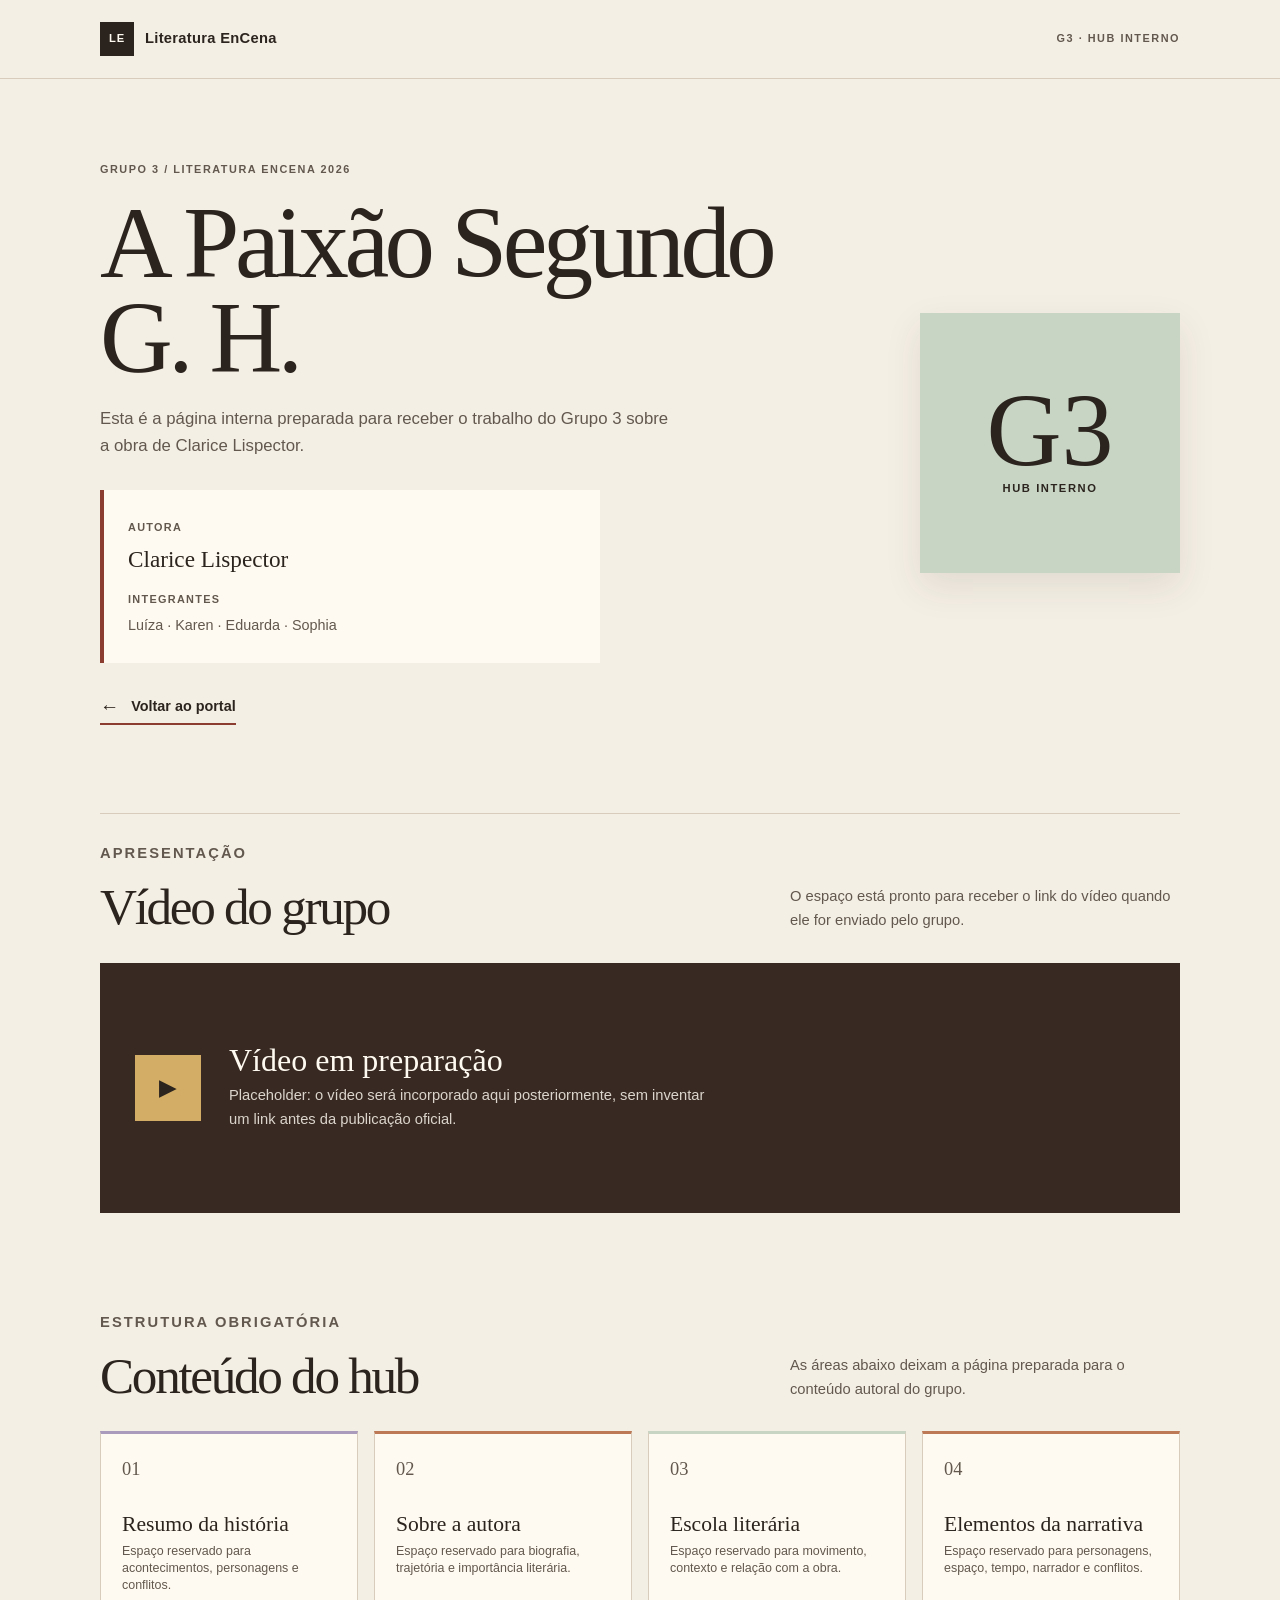
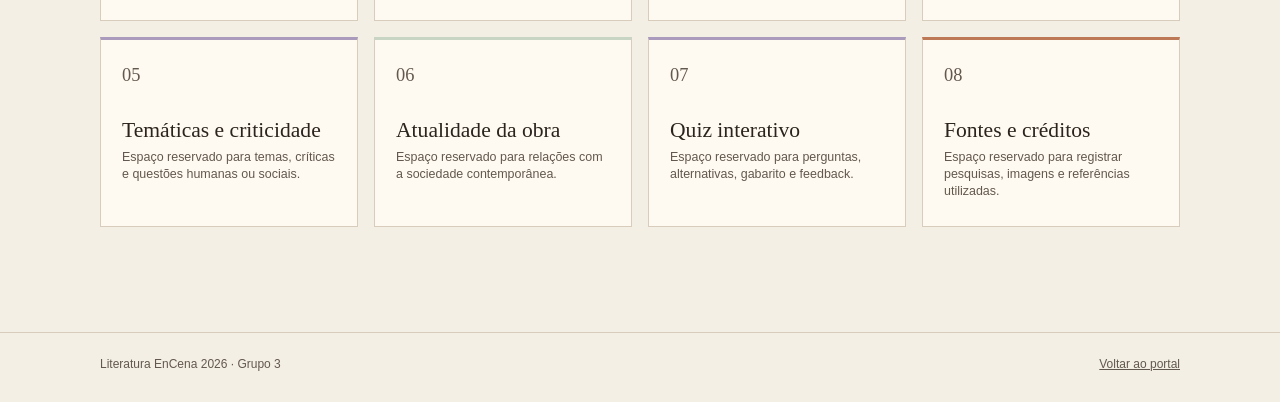
==== grupos/g3.html @ b84f708e "Criação do repositório sem páginas reais dos grupos" ====
<!DOCTYPE html>
<html lang="pt-BR">
  <head>
    <meta charset="UTF-8" />
    <meta name="viewport" content="width=device-width, initial-scale=1.0" />
    <meta
      name="description"
      content="Hub interno do Grupo 3 sobre A Paixão Segundo G. H., de Clarice Lispector."
    />
    <title>G3 · A Paixão Segundo G. H.</title>
    <link rel="stylesheet" href="../style.css" />
  </head>

  <body class="inner-page">
    <header class="site-header">
      <div class="header-inner">
        <a class="brand" href="../index.html" aria-label="Voltar ao portal Literatura EnCena">
          <span class="brand-mark" aria-hidden="true">LE</span>
          <span>Literatura EnCena</span>
        </a>

        <p class="header-note">G3 · HUB INTERNO</p>
      </div>
    </header>

    <main>
      <section class="inner-hero section-shell" aria-labelledby="inner-title">
        <div>
          <p class="eyebrow">Grupo 3 <span aria-hidden="true">/</span> Literatura EnCena 2026</p>
          <h1 id="inner-title">A Paixão Segundo G. H.</h1>
          <p class="inner-lead">
            Esta é a página interna preparada para receber o trabalho do Grupo 3 sobre a obra de
            Clarice Lispector.
          </p>

          <div class="people-card">
            <span class="people-card-label">Autora</span>
            <strong>Clarice Lispector</strong>
            <span class="people-card-label">Integrantes</span>
            <p>Luíza · Karen · Eduarda · Sophia</p>
          </div>

          <a class="back-link" href="../index.html">
            <span aria-hidden="true">←</span> Voltar ao portal
          </a>
        </div>

        <div class="inner-mark" aria-label="Identificação do Grupo 3">
          <strong>G3</strong>
          <span>hub interno</span>
        </div>
      </section>

      <section class="video-section section-shell" aria-labelledby="video-title">
        <div class="content-heading">
          <div>
            <p class="eyebrow">Apresentação</p>
            <h2 id="video-title">Vídeo do grupo</h2>
          </div>
          <p>O espaço está pronto para receber o link do vídeo quando ele for enviado pelo grupo.</p>
        </div>

        <div class="video-placeholder">
          <span class="video-icon" aria-hidden="true">▶</span>
          <div>
            <h3>Vídeo em preparação</h3>
            <p>
              Placeholder: o vídeo será incorporado aqui posteriormente, sem inventar um link antes
              da publicação oficial.
            </p>
          </div>
        </div>
      </section>

      <section class="content-outline section-shell" aria-labelledby="outline-title">
        <div class="content-heading">
          <div>
            <p class="eyebrow">Estrutura obrigatória</p>
            <h2 id="outline-title">Conteúdo do hub</h2>
          </div>
          <p>As áreas abaixo deixam a página preparada para o conteúdo autoral do grupo.</p>
        </div>

        <div class="outline-grid">
          <article class="outline-card">
            <span class="outline-number">01</span>
            <h3>Resumo da história</h3>
            <p>Espaço reservado para acontecimentos, personagens e conflitos.</p>
          </article>
          <article class="outline-card">
            <span class="outline-number">02</span>
            <h3>Sobre a autora</h3>
            <p>Espaço reservado para biografia, trajetória e importância literária.</p>
          </article>
          <article class="outline-card">
            <span class="outline-number">03</span>
            <h3>Escola literária</h3>
            <p>Espaço reservado para movimento, contexto e relação com a obra.</p>
          </article>
          <article class="outline-card">
            <span class="outline-number">04</span>
            <h3>Elementos da narrativa</h3>
            <p>Espaço reservado para personagens, espaço, tempo, narrador e conflitos.</p>
          </article>
          <article class="outline-card">
            <span class="outline-number">05</span>
            <h3>Temáticas e criticidade</h3>
            <p>Espaço reservado para temas, críticas e questões humanas ou sociais.</p>
          </article>
          <article class="outline-card">
            <span class="outline-number">06</span>
            <h3>Atualidade da obra</h3>
            <p>Espaço reservado para relações com a sociedade contemporânea.</p>
          </article>
          <article class="outline-card">
            <span class="outline-number">07</span>
            <h3>Quiz interativo</h3>
            <p>Espaço reservado para perguntas, alternativas, gabarito e feedback.</p>
          </article>
          <article class="outline-card">
            <span class="outline-number">08</span>
            <h3>Fontes e créditos</h3>
            <p>Espaço reservado para registrar pesquisas, imagens e referências utilizadas.</p>
          </article>
        </div>
      </section>
    </main>

    <footer class="site-footer">
      <div class="section-shell footer-inner">
        <span>Literatura EnCena 2026 · Grupo 3</span>
        <a href="../index.html">Voltar ao portal</a>
      </div>
    </footer>
  </body>
</html>
---- style.css ----
:root {
  color-scheme: light dark;
  --ink: #2b241e;
  --muted: #62584e;
  --paper: #f4efe5;
  --line: #d8cdbd;
  --surface: #fffaf1;
  --surface-2: #eee5d7;
  --white: #fffaf1;
  --deep: #382a23;
  --terracotta: #8b3e2f;
  --ochre: #9a6b2f;
  --olive: #526349;
  --orange: #bd7955;
  --lilac: #aa9abc;
  --green: #c8d5c5;
  --yellow: #d3ad65;
  --shadow: 0 14px 34px rgba(54, 39, 26, 0.1);
  --modal-shadow: 0 24px 70px rgba(22, 16, 12, 0.3);
  --ring: #7f392d;
}

@media (prefers-color-scheme: dark) {
  :root {
    --ink: #f3ecdf;
    --muted: #c7b9a7;
    --paper: #1b1713;
    --line: #504438;
    --surface: #29231e;
    --surface-2: #382f27;
    --white: #fffaf1;
    --deep: #302720;
    --terracotta: #c27b5d;
    --ochre: #d7af70;
    --olive: #a5b29a;
    --orange: #ae6b4b;
    --lilac: #887994;
    --green: #536a56;
    --yellow: #b99354;
    --shadow: 0 14px 34px rgba(0, 0, 0, 0.24);
    --modal-shadow: 0 24px 70px rgba(0, 0, 0, 0.52);
    --ring: #e5bd78;
  }
}

* {
  box-sizing: border-box;
}

html {
  scroll-behavior: smooth;
}

body {
  min-width: 320px;
  margin: 0;
  color: var(--ink);
  background: var(--paper);
  font-family: "Trebuchet MS", Arial, sans-serif;
  line-height: 1.6;
}

body.modal-open {
  overflow: hidden;
}

a {
  color: inherit;
}

a:focus-visible,
button:focus-visible {
  outline: 3px solid var(--ring);
  outline-offset: 4px;
}

button {
  font: inherit;
}

.section-shell,
.header-inner {
  width: min(1080px, calc(100% - 48px));
  margin: 0 auto;
}

.site-header {
  border-bottom: 1px solid var(--line);
}

.header-inner {
  display: flex;
  align-items: center;
  justify-content: space-between;
  min-height: 78px;
}

.brand {
  display: inline-flex;
  align-items: center;
  gap: 11px;
  color: var(--ink);
  font-size: 0.92rem;
  font-weight: 700;
  letter-spacing: 0.02em;
  text-decoration: none;
}

.brand-mark {
  display: grid;
  width: 34px;
  height: 34px;
  place-items: center;
  color: var(--white);
  background: var(--ink);
  font-size: 0.7rem;
  letter-spacing: 0.08em;
}

.header-note,
.eyebrow,
.project-label,
.hero-card-label,
.modal-label {
  margin: 0;
  color: var(--muted);
  font-size: 0.68rem;
  font-weight: 700;
  letter-spacing: 0.14em;
  text-transform: uppercase;
}

.hero {
  display: grid;
  grid-template-columns: minmax(0, 1.15fr) minmax(280px, 0.85fr);
  gap: clamp(36px, 7vw, 88px);
  align-items: center;
  min-height: 440px;
  padding-top: 56px;
  padding-bottom: 62px;
}

.hero h1,
.section-heading h2,
.replacement-note h2,
.modal-dialog h2,
.inner-hero h1,
.content-heading h2 {
  margin: 16px 0 20px;
  font-family: Georgia, "Times New Roman", serif;
  font-weight: 400;
  letter-spacing: -0.045em;
}

.hero h1 {
  max-width: 700px;
  font-size: clamp(3.2rem, 6.1vw, 5.7rem);
  line-height: 0.98;
  letter-spacing: -0.055em;
}

.hero-text {
  max-width: 560px;
  margin: 0 0 28px;
  color: var(--muted);
  font-size: 1.05rem;
}

.text-link,
.back-link {
  display: inline-flex;
  align-items: center;
  gap: 12px;
  padding-bottom: 5px;
  border-bottom: 2px solid var(--ink);
  font-size: 0.9rem;
  font-weight: 700;
  text-decoration: none;
}

.text-link span,
.back-link span {
  font-size: 1.2rem;
  line-height: 0.8;
}

.hero-card {
  min-height: 245px;
  padding: 30px;
  background: var(--surface);
  border: 1px solid var(--line);
  border-top: 3px solid var(--terracotta);
  box-shadow: var(--shadow);
}

.hero-card-label {
  color: var(--terracotta);
}

.hero-stat {
  display: flex;
  align-items: end;
  gap: 15px;
  margin-top: 26px;
}

.hero-stat strong {
  font-family: Georgia, "Times New Roman", serif;
  font-size: 5.3rem;
  font-weight: 400;
  line-height: 0.8;
}

.hero-stat span {
  color: rgba(37, 35, 45, 0.68);
  font-size: 0.78rem;
  font-weight: 700;
  line-height: 1.15;
  text-transform: uppercase;
}

.hero-card p {
  max-width: 280px;
  margin: 25px 0 20px;
  font-family: Georgia, "Times New Roman", serif;
  font-size: clamp(1.35rem, 2.2vw, 1.8rem);
  line-height: 1.12;
}

.hero-card-line {
  display: block;
  width: 60%;
  height: 1px;
  background: var(--line);
}

.projects {
  padding-bottom: 88px;
}

.section-heading {
  display: flex;
  align-items: end;
  justify-content: space-between;
  gap: 32px;
  margin-bottom: 28px;
  border-top: 1px solid var(--line);
  padding-top: 22px;
}

.section-heading h2,
.replacement-note h2,
.content-heading h2 {
  margin-bottom: 0;
  font-size: clamp(2.2rem, 4vw, 3.5rem);
  line-height: 1;
}

.section-intro {
  max-width: 390px;
  margin: 0;
  color: var(--muted);
  font-size: 0.93rem;
}

.project-grid {
  display: grid;
  grid-template-columns: repeat(2, minmax(0, 1fr));
  gap: 18px;
}

.project-card {
  position: relative;
  display: grid;
  grid-template-columns: minmax(0, 1fr) 128px;
  grid-template-rows: 1fr;
  align-items: stretch;
  min-width: 0;
  min-height: 250px;
  gap: 18px;
  padding: 20px;
  color: var(--ink);
  border: 1px solid var(--line);
  border-top: 3px solid var(--card-accent, var(--terracotta));
  border-radius: 2px;
  background: var(--surface);
  text-align: left;
  text-decoration: none;
  transition: transform 180ms ease, box-shadow 180ms ease;
}

.project-card:hover {
  box-shadow: var(--shadow);
  cursor: pointer;
  transform: translateY(-3px);
}

.project-card--orange {
  --card-accent: var(--terracotta);
}

.project-card--lilac {
  --card-accent: var(--lilac);
}

.project-card--green {
  --card-accent: var(--olive);
}

.project-card--yellow {
  --card-accent: var(--ochre);
}

.project-number {
  position: absolute;
  top: 18px;
  left: 20px;
  display: grid;
  min-width: 38px;
  min-height: 26px;
  place-items: center;
  padding: 2px 7px;
  color: var(--card-accent, var(--terracotta));
  border: 1px solid var(--line);
  background: var(--surface-2);
  font-family: Georgia, "Times New Roman", serif;
  font-size: 0.9rem;
  line-height: 1.1;
}

.project-content {
  display: flex;
  grid-column: 1;
  min-height: 204px;
  min-width: 0;
  flex-direction: column;
  align-items: flex-start;
  padding-top: 31px;
}

.project-work {
  max-width: 100%;
  color: var(--ink);
  font-family: Georgia, "Times New Roman", serif;
  font-size: clamp(1.45rem, 2.35vw, 1.9rem);
  font-weight: 400;
  letter-spacing: -0.035em;
  line-height: 1.08;
}

.project-author {
  margin-top: 8px;
  color: var(--muted);
  font-size: 0.9rem;
  line-height: 1.35;
}

.project-cover {
  display: block;
  grid-column: 2;
  grid-row: 1;
  width: 128px;
  height: 192px;
  align-self: center;
  object-fit: cover;
  border: 1px solid var(--line);
  background: var(--surface-2);
  box-shadow: 0 6px 14px rgba(43, 32, 23, 0.16);
}

.project-members {
  max-width: 100%;
  margin-top: 14px;
  color: var(--muted);
  font-size: 0.78rem;
  line-height: 1.4;
}

.project-action {
  display: inline-flex;
  gap: 8px;
  margin-top: auto;
  padding-top: 15px;
  padding-bottom: 3px;
  border-bottom: 1px solid var(--card-accent, var(--terracotta));
  color: var(--ink);
  font-size: 0.76rem;
  font-weight: 700;
}

.project-action span {
  color: var(--card-accent, var(--terracotta));
}

.project-grid {
  align-items: stretch;
}

.replacement-note {
  border-color: var(--line);
}

.note-symbol {
  color: var(--white);
  background: var(--terracotta);
}

.modal-dialog {
  background: var(--surface);
  color: var(--ink);
}

.modal-dialog h2 {
  font-size: clamp(2rem, 4.6vw, 3.2rem);
  line-height: 1;
}

.button--primary {
  color: var(--white);
  background: var(--terracotta);
  border-color: var(--terracotta);
}

.people-card,
.outline-card {
  background: var(--surface);
}

.people-card {
  border-left-color: var(--terracotta);
}

.inner-mark {
  background: var(--green);
}

.video-icon {
  background: var(--yellow);
}

.outline-card {
  border: 1px solid var(--line);
  border-top: 3px solid var(--lilac);
}

.outline-card:nth-child(2n) {
  border-top-color: var(--orange);
}

.outline-card:nth-child(3n) {
  border-top-color: var(--green);
}

@media (prefers-reduced-motion: reduce) {
  html {
    scroll-behavior: auto;
  }

  .project-card {
    transition: none;
  }
}







.project-card strong {
  font-family: Georgia, "Times New Roman", serif;
  font-size: clamp(1.6rem, 3vw, 2.25rem);
  font-weight: 400;
  line-height: 1;
}

.project-members {
  max-width: 330px;
  margin-top: 16px;
  color: rgba(37, 35, 45, 0.72);
  font-size: 0.78rem;
  line-height: 1.35;
}

.project-action {
  display: inline-flex;
  gap: 8px;
  margin-top: auto;
  padding-top: 25px;
  padding-bottom: 3px;
  border-bottom: 1px solid var(--ink);
  font-size: 0.76rem;
  font-weight: 700;
}

.replacement-note {
  display: grid;
  grid-template-columns: 74px minmax(0, 650px);
  gap: 30px;
  align-items: start;
  margin-bottom: 100px;
  padding: 35px 0;
  border-top: 1px solid var(--line);
  border-bottom: 1px solid var(--line);
}

.note-symbol {
  display: grid;
  width: 58px;
  height: 58px;
  place-items: center;
  color: var(--white);
  background: var(--ink);
  font-size: 1.8rem;
}

.replacement-note p:last-child {
  max-width: 620px;
  margin: 22px 0 0;
  color: var(--muted);
}

.modal[hidden] {
  display: none;
}

.modal {
  position: fixed;
  z-index: 10;
  inset: 0;
  display: grid;
  place-items: center;
  padding: 24px;
}

.modal-backdrop {
  position: absolute;
  inset: 0;
  background: rgba(37, 35, 45, 0.68);
}

.modal-dialog {
  position: relative;
  width: min(620px, 100%);
  max-height: min(700px, calc(100vh - 48px));
  overflow-y: auto;
  padding: clamp(28px, 6vw, 54px);
  background: var(--white);
  box-shadow: var(--modal-shadow);
}

.modal-close {
  position: absolute;
  top: 18px;
  right: 20px;
  display: grid;
  width: 38px;
  height: 38px;
  place-items: center;
  color: var(--ink);
  background: transparent;
  border: 1px solid var(--line);
  border-radius: 50%;
  font-size: 1.5rem;
  line-height: 1;
}

.modal-close:hover {
  background: var(--paper);
  cursor: pointer;
}

.modal-dialog h2 {
  max-width: 470px;
  margin-top: 14px;
  margin-bottom: 8px;
  font-size: clamp(2.2rem, 6vw, 4rem);
  line-height: 0.95;
}

.modal-author {
  margin: 0;
  color: var(--muted);
  font-family: Georgia, "Times New Roman", serif;
  font-size: 1.25rem;
}

.modal-info {
  display: grid;
  gap: 20px;
  margin: 38px 0;
  padding-top: 20px;
  border-top: 1px solid var(--line);
}

.modal-info p {
  max-width: 510px;
  margin: 7px 0 0;
  color: var(--muted);
  font-size: 0.92rem;
}

.modal-actions {
  display: flex;
  flex-wrap: wrap;
  gap: 12px;
}

.button {
  display: inline-flex;
  min-height: 46px;
  align-items: center;
  justify-content: center;
  padding: 10px 17px;
  border: 1px solid var(--ink);
  font-size: 0.8rem;
  font-weight: 700;
  text-decoration: none;
}

.button--primary {
  color: var(--white);
  background: var(--ink);
}

.button--primary[aria-disabled="true"] {
  color: rgba(255, 253, 249, 0.72);
  background: var(--muted);
  border-color: var(--muted);
  cursor: not-allowed;
}

.button--quiet {
  color: var(--ink);
  background: transparent;
}

.button--quiet:hover,
.button--primary:not([aria-disabled="true"]):hover {
  cursor: pointer;
  opacity: 0.78;
}

.site-footer {
  color: var(--muted);
  border-top: 1px solid var(--line);
  font-size: 0.75rem;
}

.footer-inner {
  display: flex;
  justify-content: space-between;
  gap: 20px;
  padding-top: 22px;
  padding-bottom: 28px;
}

/* Página interna do G3 */
.inner-hero {
  display: grid;
  grid-template-columns: minmax(0, 1fr) 260px;
  gap: 70px;
  align-items: center;
  padding-top: 82px;
  padding-bottom: 88px;
}

.inner-hero h1 {
  max-width: 700px;
  margin-top: 18px;
  font-size: clamp(3.3rem, 8vw, 6.3rem);
  line-height: 0.94;
}

.inner-lead {
  max-width: 580px;
  margin: 0 0 30px;
  color: var(--muted);
  font-size: 1.05rem;
}

.people-card {
  display: grid;
  gap: 5px;
  max-width: 500px;
  margin: 28px 0 32px;
  padding: 21px 24px;
  border-left: 4px solid var(--orange);
  background: var(--white);
}

.people-card-label {
  margin-top: 8px;
  color: var(--muted);
  font-size: 0.68rem;
  font-weight: 700;
  letter-spacing: 0.12em;
  text-transform: uppercase;
}

.people-card strong {
  font-family: Georgia, "Times New Roman", serif;
  font-size: 1.45rem;
  font-weight: 400;
}

.people-card p {
  margin: 0 0 5px;
  color: var(--muted);
  font-size: 0.9rem;
}

.inner-mark {
  display: grid;
  width: 260px;
  height: 260px;
  place-items: center;
  align-content: center;
  gap: 9px;
  background: var(--green);
  box-shadow: var(--shadow);
  transform: rotate(3deg);
}

.inner-mark strong {
  font-family: Georgia, "Times New Roman", serif;
  font-size: 6.5rem;
  font-weight: 400;
  line-height: 0.8;
}

.inner-mark span {
  color: rgba(37, 35, 45, 0.68);
  font-size: 0.7rem;
  font-weight: 700;
  letter-spacing: 0.14em;
  text-transform: uppercase;
}

.video-section {
  padding-top: 28px;
  padding-bottom: 98px;
  border-top: 1px solid var(--line);
}

.content-heading {
  display: flex;
  align-items: end;
  justify-content: space-between;
  gap: 28px;
  margin-bottom: 30px;
}

.content-heading p {
  max-width: 390px;
  margin: 0;
  color: var(--muted);
  font-size: 0.92rem;
}

.video-placeholder {
  display: flex;
  min-height: 250px;
  align-items: center;
  gap: 28px;
  padding: 35px;
  background: var(--ink);
  color: var(--white);
}

.video-icon {
  display: grid;
  flex: 0 0 auto;
  width: 66px;
  height: 66px;
  place-items: center;
  color: var(--ink);
  background: var(--yellow);
  font-size: 1.45rem;
}

.video-placeholder h3 {
  margin: 0 0 8px;
  font-family: Georgia, "Times New Roman", serif;
  font-size: 2rem;
  font-weight: 400;
  line-height: 1;
}

.video-placeholder p {
  max-width: 480px;
  margin: 0;
  color: rgba(255, 253, 249, 0.72);
  font-size: 0.92rem;
}

.content-outline {
  padding-bottom: 105px;
}

.outline-grid {
  display: grid;
  grid-template-columns: repeat(4, minmax(0, 1fr));
  gap: 16px;
}

.outline-card {
  min-height: 190px;
  padding: 21px;
  background: var(--white);
  border-top: 3px solid var(--lilac);
}

.outline-card:nth-child(2n) {
  border-top-color: var(--orange);
}

.outline-card:nth-child(3n) {
  border-top-color: var(--green);
}

.outline-number {
  display: block;
  margin-bottom: 28px;
  color: var(--muted);
  font-family: Georgia, "Times New Roman", serif;
  font-size: 1.15rem;
}

.outline-card h3 {
  margin: 0 0 8px;
  font-family: Georgia, "Times New Roman", serif;
  font-size: 1.35rem;
  font-weight: 400;
  line-height: 1.05;
}

.outline-card p {
  margin: 0;
  color: var(--muted);
  font-size: 0.78rem;
  line-height: 1.35;
}

@media (max-width: 820px) {
  .project-grid {
    grid-template-columns: 1fr;
  }

  .outline-grid {
    grid-template-columns: repeat(2, minmax(0, 1fr));
  }

  .inner-hero {
    grid-template-columns: minmax(0, 1fr) 180px;
    gap: 36px;
  }

  .inner-mark {
    width: 180px;
    height: 180px;
  }

  .inner-mark strong {
    font-size: 4.7rem;
  }
}

@media (max-width: 700px) {
  .section-shell,
  .header-inner {
    width: min(100% - 34px, 560px);
  }

  .header-inner {
    min-height: 68px;
  }

  .header-note {
    display: none;
  }

  .hero {
    display: block;
    min-height: auto;
    padding-top: 64px;
    padding-bottom: 75px;
  }

  .hero h1,
  .inner-hero h1 {
    font-size: clamp(3.2rem, 16vw, 5rem);
  }

  .hero-card {
    max-width: 430px;
    min-height: 245px;
    margin: 62px 10px 0 auto;
    padding: 28px;
  }

  .section-heading,
  .content-heading {
    display: block;
  }

  .section-intro,
  .content-heading p {
    margin-top: 20px;
  }

  .project-card {
    min-height: 225px;
  }

  .replacement-note {
    grid-template-columns: 58px minmax(0, 1fr);
    gap: 18px;
    margin-bottom: 70px;
  }

  .note-symbol {
    width: 50px;
    height: 50px;
  }

  .modal {
    padding: 12px;
  }

  .modal-dialog {
    max-height: calc(100vh - 24px);
    padding: 47px 24px 28px;
  }

  .inner-hero {
    display: block;
    padding-top: 64px;
    padding-bottom: 65px;
  }

  .inner-mark {
    width: 145px;
    height: 145px;
    margin: 58px 12px 0 auto;
  }

  .inner-mark strong {
    font-size: 3.8rem;
  }

  .video-section {
    padding-bottom: 75px;
  }

  .video-placeholder {
    min-height: 280px;
    align-items: flex-start;
    flex-direction: column;
    padding: 27px;
  }

  .outline-grid {
    grid-template-columns: 1fr;
  }

  .outline-card {
    min-height: 0;
  }

  .footer-inner {
    align-items: flex-start;
    flex-direction: column;
    gap: 8px;
  }
}

@media (prefers-reduced-motion: reduce) {
  html {
    scroll-behavior: auto;
  }

  .project-card {
    transition: none;
  }
}

.project-card .project-work {
  max-width: 100%;
  font-family: Georgia, "Times New Roman", serif;
  font-size: clamp(1.45rem, 2.35vw, 1.85rem);
  font-weight: 400;
  letter-spacing: -0.035em;
  line-height: 1.08;
}

.project-card .project-members {
  max-width: 100%;
  margin-top: 14px;
  color: var(--muted);
  line-height: 1.4;
}

.project-card .project-action {
  padding-top: 15px;
  border-bottom-color: var(--card-accent, var(--terracotta));
}

.hero-stat span {
  color: var(--muted);
}

.hero-stat strong,
.note-symbol {
  color: var(--white);
}

.hero-stat strong {
  color: var(--terracotta);
}

.note-symbol {
  background: var(--terracotta);
}

.text-link,
.back-link {
  border-bottom-color: var(--terracotta);
}

.modal-dialog {
  color: var(--ink);
  background: var(--surface);
  max-height: min(700px, calc(100dvh - 32px));
}

.modal-dialog h2 {
  font-size: clamp(2rem, 4.6vw, 3.2rem);
  line-height: 1;
}

.modal-close {
  background: var(--surface);
}

.button--primary {
  color: var(--white);
  background: var(--terracotta);
  border-color: var(--terracotta);
}

.button--primary[aria-disabled="true"] {
  color: var(--muted);
  background: var(--surface-2);
  border-color: var(--line);
}

.button--quiet {
  color: var(--ink);
  border-color: var(--line);
  background: transparent;
}

.people-card,
.outline-card {
  background: var(--surface);
  border-color: var(--line);
}

.people-card {
  border-left-color: var(--terracotta);
}

.inner-mark {
  background: var(--green);
  box-shadow: var(--shadow);
  transform: none;
}

.inner-mark span {
  color: var(--ink);
}

.video-placeholder {
  background: var(--deep);
  color: var(--white);
}

.video-placeholder h3 {
  color: var(--white);
}

.video-placeholder p {
  color: rgba(255, 250, 241, 0.82);
}

.outline-card {
  border-color: var(--line);
  border-top: 3px solid var(--lilac);
}

.outline-card:nth-child(2n) {
  border-top-color: var(--orange);
}

.outline-card:nth-child(3n) {
  border-top-color: var(--green);
}

.modal-backdrop {
  background: rgba(20, 15, 12, 0.76);
}

@media (max-width: 940px) {
  .project-card {
    grid-template-columns: minmax(0, 1fr) 112px;
    gap: 14px;
    padding: 18px;
  }

  .project-cover {
    width: 112px;
    height: 168px;
  }
}

@media (max-width: 700px) {
  .project-card {
    grid-template-columns: minmax(0, 1fr) 100px;
    min-height: 202px;
    gap: 12px;
    padding: 15px;
  }

  .project-content {
    min-height: 170px;
    padding-top: 30px;
  }

  .project-work {
    font-size: clamp(1.28rem, 5.4vw, 1.6rem);
  }

  .project-cover {
    width: 100px;
    height: 150px;
  }
}

@media (max-width: 380px) {
  .project-card {
    grid-template-columns: minmax(0, 1fr) 82px;
    gap: 10px;
    padding: 13px;
  }

  .project-number {
    top: 13px;
    left: 13px;
  }

  .project-card .project-work {
    font-size: 1.23rem;
  }

  .project-cover {
    width: 82px;
    height: 123px;
  }
}
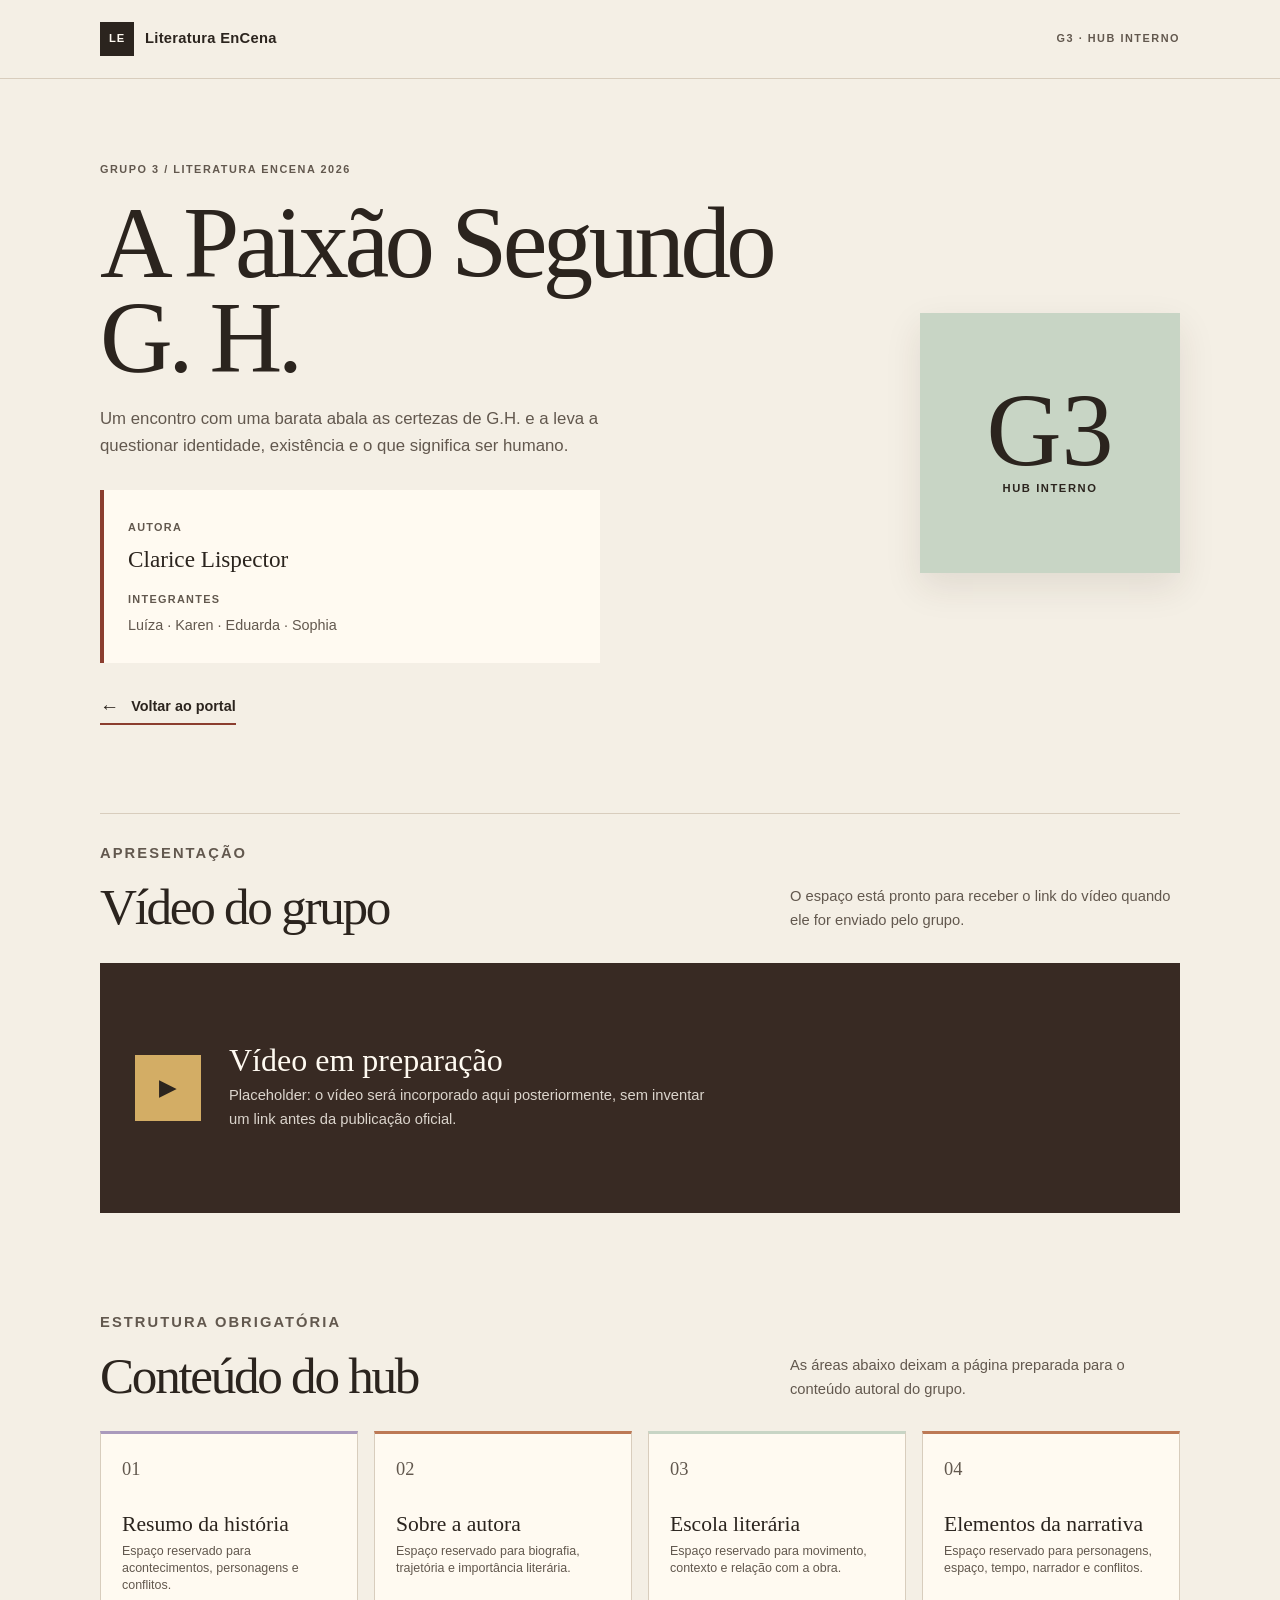
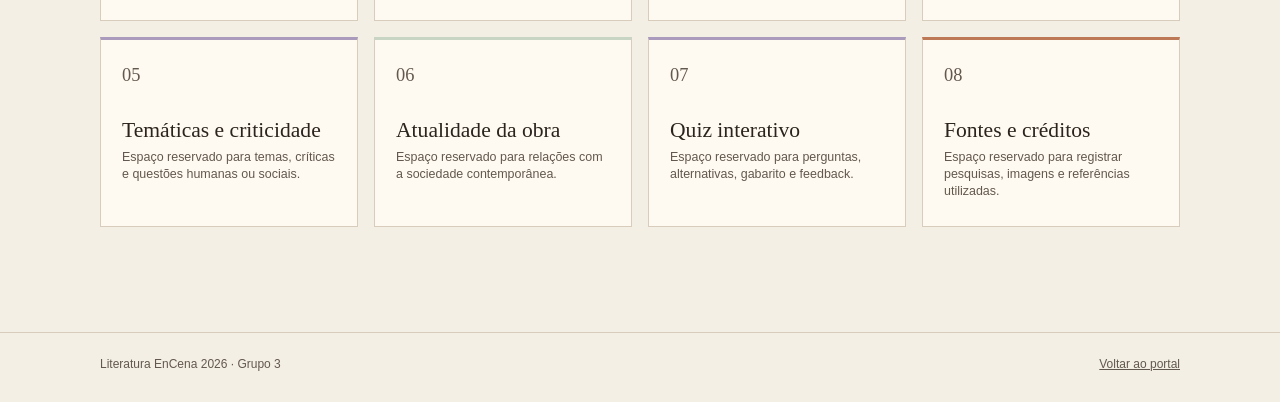
==== commit 6c47a3b8: "Adição de descrições reais aos grupos com sites porntos" ====
--- a/grupos/g3.html
+++ b/grupos/g3.html
@@ -29,8 +29,7 @@
           <p class="eyebrow">Grupo 3 <span aria-hidden="true">/</span> Literatura EnCena 2026</p>
           <h1 id="inner-title">A Paixão Segundo G. H.</h1>
           <p class="inner-lead">
-            Esta é a página interna preparada para receber o trabalho do Grupo 3 sobre a obra de
-            Clarice Lispector.
+            Um encontro com uma barata abala as certezas de G.H. e a leva a questionar identidade, existência e o que significa ser humano.
           </p>
 
           <div class="people-card">
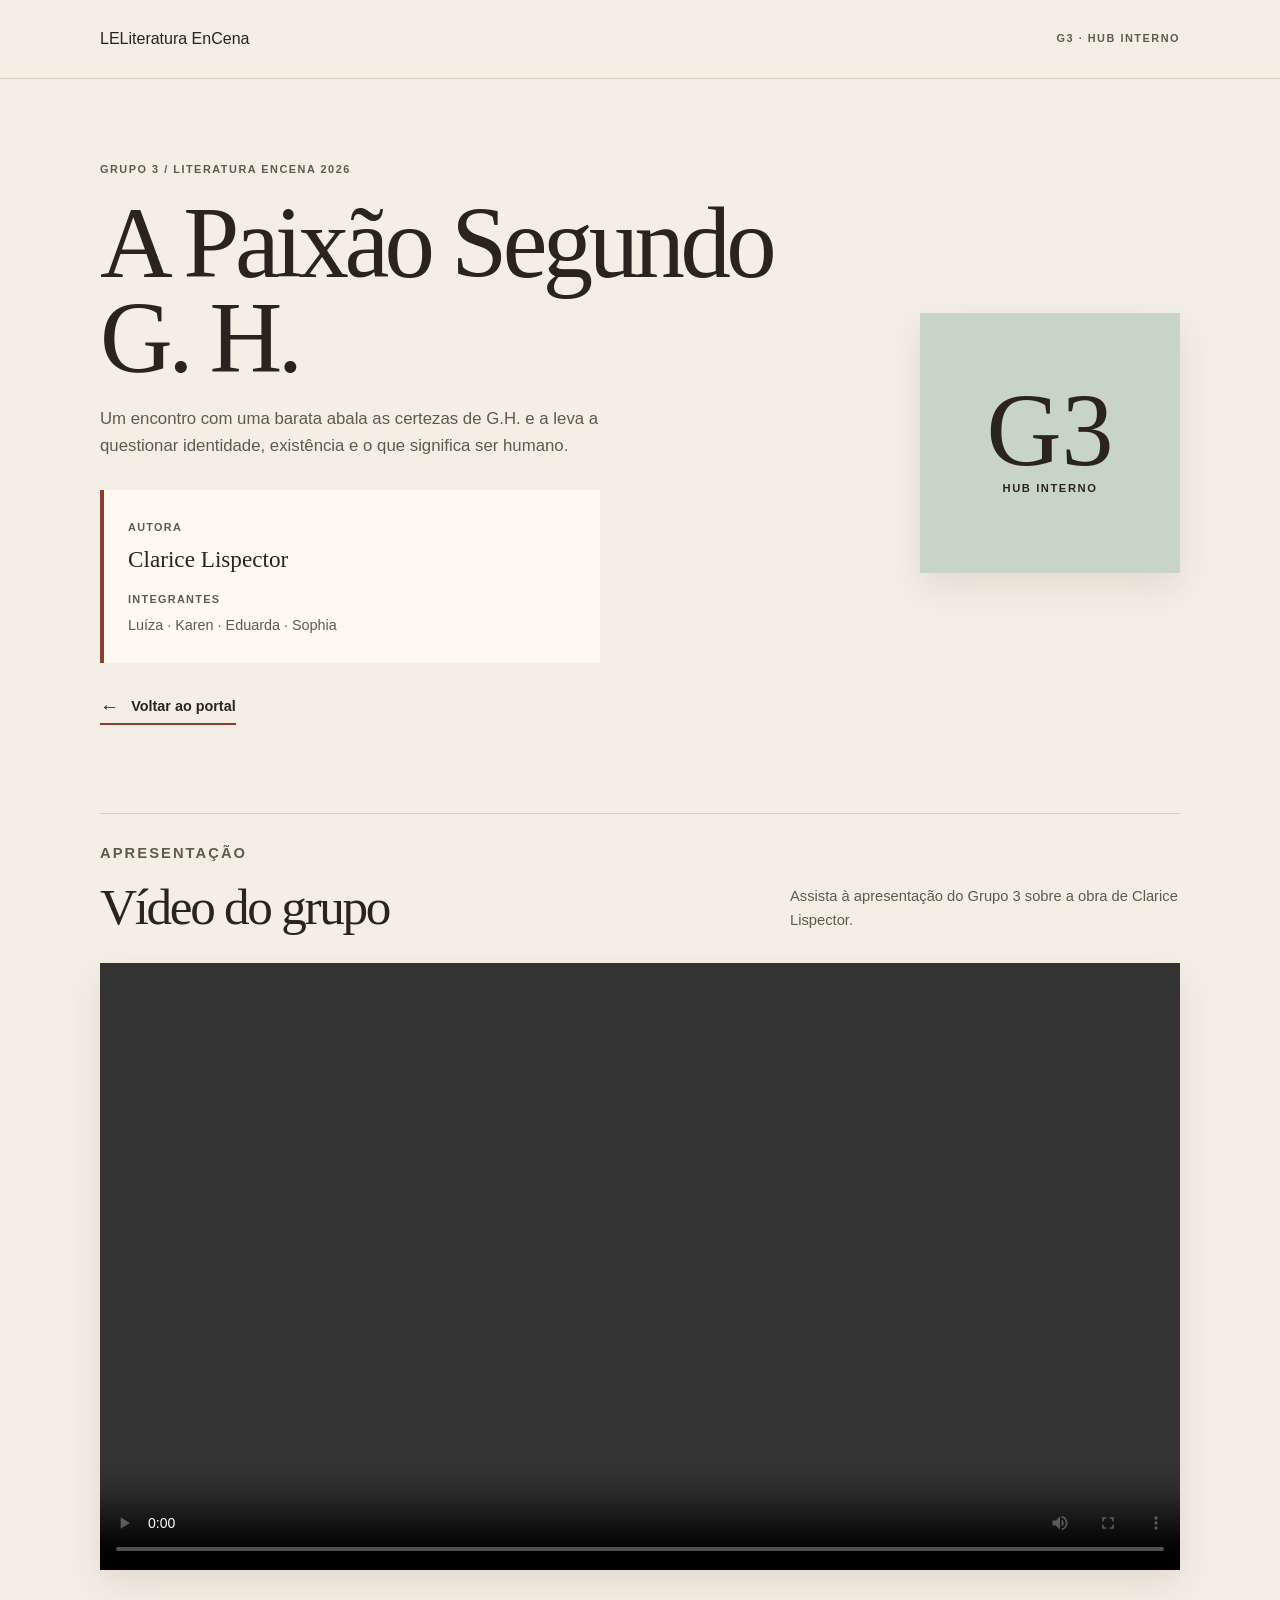
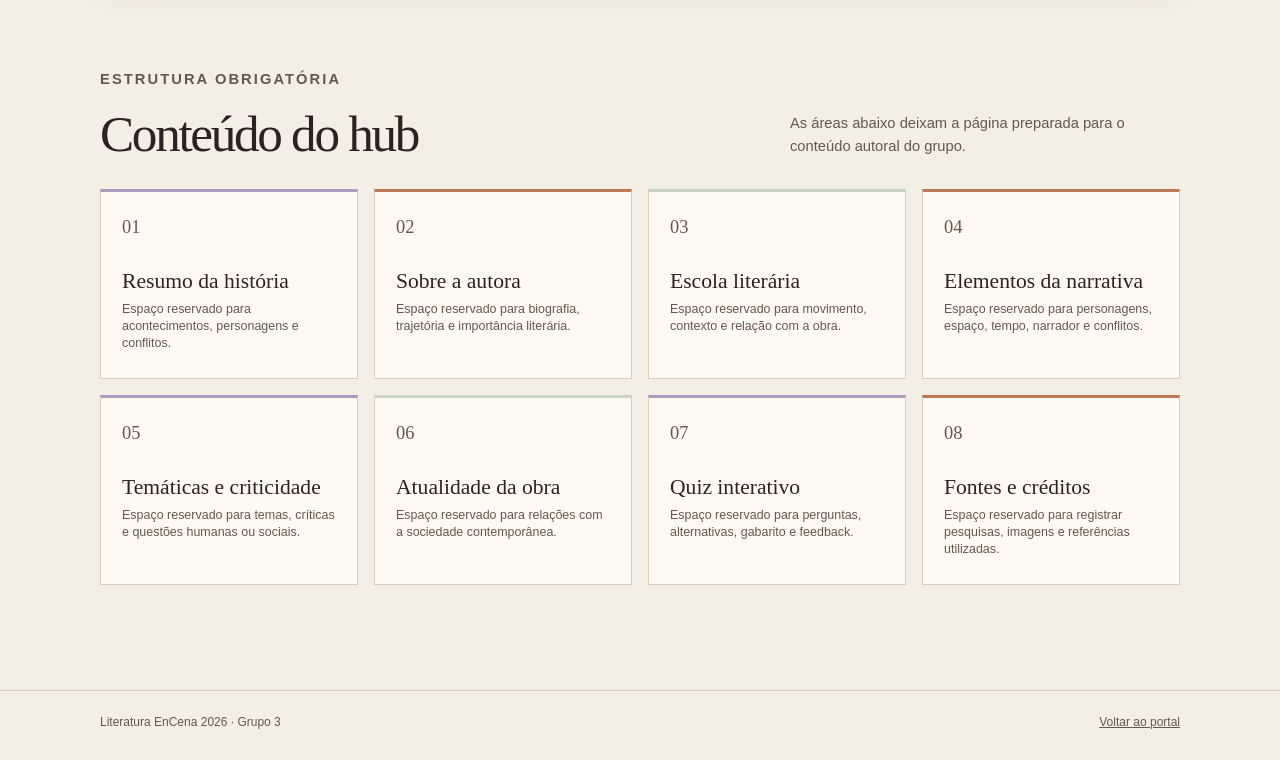
==== commit e67aa1bd: "Adição do vídeo do G3 e  descrição real dos outros grupos" ====
--- a/grupos/g3.html
+++ b/grupos/g3.html
@@ -56,18 +56,19 @@
             <p class="eyebrow">Apresentação</p>
             <h2 id="video-title">Vídeo do grupo</h2>
           </div>
-          <p>O espaço está pronto para receber o link do vídeo quando ele for enviado pelo grupo.</p>
+          <p>Assista à apresentação do Grupo 3 sobre a obra de Clarice Lispector.</p>
         </div>
 
-        <div class="video-placeholder">
-          <span class="video-icon" aria-hidden="true">▶</span>
-          <div>
-            <h3>Vídeo em preparação</h3>
-            <p>
-              Placeholder: o vídeo será incorporado aqui posteriormente, sem inventar um link antes
-              da publicação oficial.
-            </p>
-          </div>
+        <div class="video-player-frame">
+          <video
+            controls
+            playsinline
+            preload="metadata"
+            aria-label="Apresentação em vídeo do Grupo 3 sobre A Paixão Segundo G. H."
+          >
+            <source src="Video%20-%20G3.mp4" type="video/mp4" />
+            Seu navegador não conseguiu reproduzir este vídeo.
+          </video>
         </div>
       </section>
 
--- a/style.css
+++ b/style.css
@@ -98,23 +98,15 @@
 .brand {
   display: inline-flex;
   align-items: center;
-  gap: 11px;
   color: var(--ink);
-  font-size: 0.92rem;
-  font-weight: 700;
-  letter-spacing: 0.02em;
   text-decoration: none;
 }
 
-.brand-mark {
-  display: grid;
-  width: 34px;
-  height: 34px;
-  place-items: center;
-  color: var(--white);
-  background: var(--ink);
-  font-size: 0.7rem;
-  letter-spacing: 0.08em;
+.brand-logo {
+  display: block;
+  width: min(164px, 42vw);
+  height: auto;
+  border-radius: 2px;
 }
 
 .header-note,
@@ -434,10 +426,6 @@
   background: var(--green);
 }
 
-.video-icon {
-  background: var(--yellow);
-}
-
 .outline-card {
   border: 1px solid var(--line);
   border-top: 3px solid var(--lilac);
@@ -758,40 +746,18 @@
   font-size: 0.92rem;
 }
 
-.video-placeholder {
-  display: flex;
-  min-height: 250px;
-  align-items: center;
-  gap: 28px;
-  padding: 35px;
-  background: var(--ink);
-  color: var(--white);
-}
-
-.video-icon {
-  display: grid;
-  flex: 0 0 auto;
-  width: 66px;
-  height: 66px;
-  place-items: center;
-  color: var(--ink);
-  background: var(--yellow);
-  font-size: 1.45rem;
-}
-
-.video-placeholder h3 {
-  margin: 0 0 8px;
-  font-family: Georgia, "Times New Roman", serif;
-  font-size: 2rem;
-  font-weight: 400;
-  line-height: 1;
-}
-
-.video-placeholder p {
-  max-width: 480px;
-  margin: 0;
-  color: rgba(255, 253, 249, 0.72);
-  font-size: 0.92rem;
+.video-player-frame {
+  overflow: hidden;
+  background: var(--deep);
+  box-shadow: var(--shadow);
+}
+
+.video-player-frame video {
+  display: block;
+  width: 100%;
+  aspect-ratio: 16 / 9;
+  background: var(--deep);
+  object-fit: contain;
 }
 
 .content-outline {
@@ -876,6 +842,10 @@
     min-height: 68px;
   }
 
+  .brand-logo {
+    width: min(145px, 48vw);
+  }
+
   .header-note {
     display: none;
   }
@@ -951,13 +921,6 @@
 
   .video-section {
     padding-bottom: 75px;
-  }
-
-  .video-placeholder {
-    min-height: 280px;
-    align-items: flex-start;
-    flex-direction: column;
-    padding: 27px;
   }
 
   .outline-grid {
@@ -1081,19 +1044,6 @@
   color: var(--ink);
 }
 
-.video-placeholder {
-  background: var(--deep);
-  color: var(--white);
-}
-
-.video-placeholder h3 {
-  color: var(--white);
-}
-
-.video-placeholder p {
-  color: rgba(255, 250, 241, 0.82);
-}
-
 .outline-card {
   border-color: var(--line);
   border-top: 3px solid var(--lilac);
